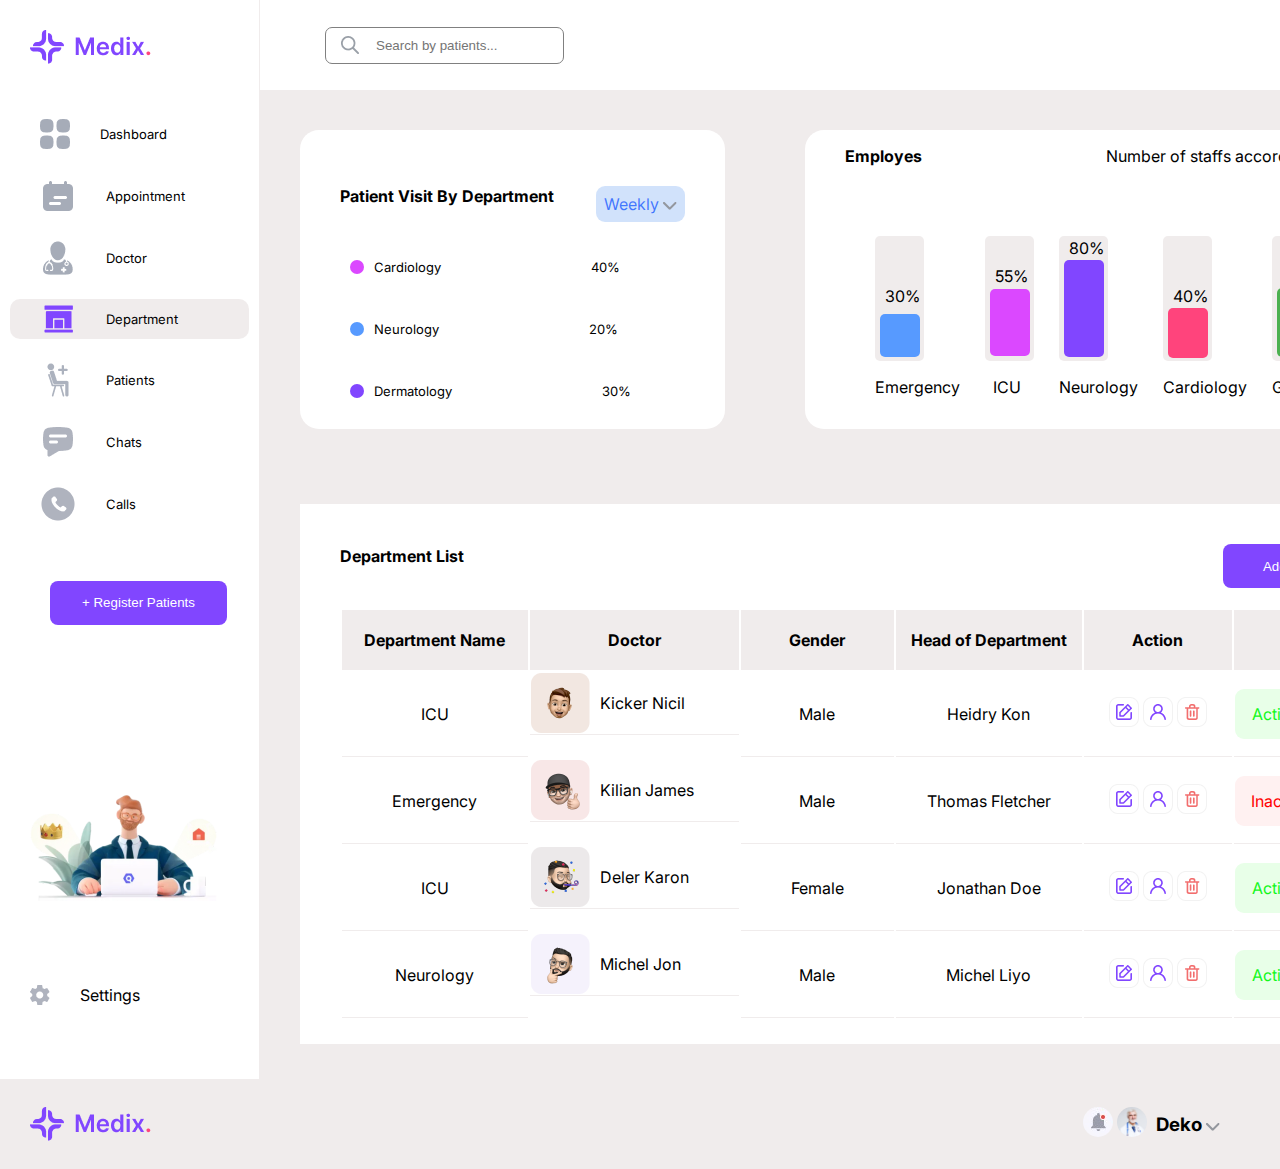
==== index.html @ abba1072 "my design" ====
<!DOCTYPE html>
<html lang="en">
<head>
    <meta charset="UTF-8">
    <meta name="viewport" content="width=device-width, initial-scale=1.0">
    <link rel="stylesheet" href="style.css">
    <title>Capstone</title>
</head>
<body>
    <div class="grid">
        <div class="nav">
            <nav>
                <div class="input">
                    <img src="images/search.png" alt="search icon" class="search">
                    <input type="text" placeholder="Search by patients...">
                </div>
                <div class="notification">
                    <div class="img">
                        <img src="images/alarm.jpg" class="img1" alt="Notification">
                        <img src="images/Doctor.png" class="img2" alt="image of doctor">
                    </div>
                    <h3>Deko <img src="images/Vector.png" alt="drop down"></h3>
                </div>
            </nav>
        </div>
        <div class="menu">
            <a href="register.html"><img src="images/logo.png" class="logo" alt="logo"></a>
            <ul>
                <li>
                    <img src="images/dash.png" alt="dashboard">
                    <p class="flex">Dashboard</p>
                </li>
                <li>
                    <img src="images/appoi.png" alt="appointment">
                    <p class="flex">Appointment</p>
                </li>
                <li>
                    <img src="images/doctor1.png" alt="Doctor">
                    <p class="flex">Doctor</p>
                </li>
                <li class="color">
                    <img src="images/house.png" alt="Departments">
                    <p class="flex">Department</p>
                </li>
                <li>
                    <img src="images/sit.png" alt="patients">
                    <p class="flex">Patients</p>
                </li>
                <li>
                    <img src="images/chat.png" alt="chats">
                    <p class="flex">Chats</p>
                </li>
                <li>
                    <img src="images/calls.png" alt="calls">
                    <p class="flex">Calls</p>
                </li>
            </ul>
            <button type="button">+ Register Patients</button>
            <br>
            <img src="images/human.png" alt="man working on laptop" class="human">
            <br>
            <div class="set">
                <img src="images/settings.png" alt="">
                <p class="flex">Settings</p>
            </div>
        </div>
        <div class="main">
            <p><b>Patient Visit By Department</b> <span class="float">Weekly <img src="images/Vector.png" alt="drop down" class="vec"></span></p>
            <ul class="CND">
                <li><span class="colors0"></span><p>Cardiology</p> <span class="floatRight">40%</span></li>
                <li><span class="colors1"></span><p>Neurology</p> <span class="floatRight">20%</span></li>
                <li><span class="colors2"></span><p>Dermatology</p> <span class="floatRight">30%</span></li>
            </ul>
        </div>
        <div class="main2">
            <p><b>Employes</b> <span class="floatt">Number of staffs according to department</span></p>
            <div class="border">
                <div class="bords">
                    <div class="bord">
                        <p class="swift0">30%</p>
                        <p class="colo0"></p>
                    </div>
                    <p>Emergency</p>
                </div>
                <div class="bords">
                    <div class="bord">
                        <p class="swift1">55%</p>
                        <p class="colo1"></p>
                    </div>
                    <p>&nbsp ICU</p>
                </div>
                <div class="bords">
                    <div class="bord">
                        <p class="swift2">80%</p>
                        <p class="colo2"></p>
                    </div>
                    <p>Neurology</p>
                </div>
                <div class="bords">
                    <div class="bord">
                        <p class="swift3">40%</p>
                        <p class="colo3"></p>
                    </div>
                    <p>Cardiology</p>
                </div>
                <div class="bords">
                    <div class="bord">
                        <p class="swift4">65%</p>
                        <p class="colo4"></p>
                    </div>
                    <p>Gynecology</p>
                </div>
                <div class="bords">
                    <div class="bord">
                        <p class="swift5">82%</p>
                        <p class="colo5"></p>
                    </div>
                    <p>Urology</p>
                </div>
            </div>
        </div>
        <div class="table">
            <div class="btn">
                <p><b>Department List</b></p>
                <button type="button">Add Department</button>
            </div>
            <table>
                <tr class="thead">
                    <th>Department Name</th>
                    <th>Doctor</th>
                    <th>Gender</th>
                    <th>Head of Department</th>
                    <th>Action</th>
                    <th>Status</th>
                </tr>
                <tr>
                    <td>ICU</td>
                    <td class="dip"><img src="images/nicil.png" alt="A guy"> Kicker Nicil</td>
                    <td>Male</td>
                    <td>Heidry Kon</td>
                    <td>
                        <img src="images/pen.png" alt="edit">
                        <img src="images/icon.png" alt="icon">
                        <img src="images/delect.png" alt="delect">
                    </td>
                    <td><p>Active</p></td>
                </tr>
                <tr>
                    <td>Emergency</td>
                    <td class="dip"><img src="images/james.png" alt="A guy"> Kilian James</td>
                    <td>Male</td>
                    <td>Thomas Fletcher</td>
                    <td>
                        <img src="images/pen.png" alt="edit">
                        <img src="images/icon.png" alt="icon">
                        <img src="images/delect.png" alt="delect">
                    </td>
                    <td><p class="inactive">Inactive</p></td>
                </tr>
                <tr>
                    <td>ICU</td>
                    <td class="dip"><img src="images/deler.png" alt="A guy"> Deler Karon</td>
                    <td>Female</td>
                    <td>Jonathan Doe</td>
                    <td>
                        <img src="images/pen.png" alt="edit">
                        <img src="images/icon.png" alt="icon">
                        <img src="images/delect.png" alt="delect">
                    </td>
                    <td><p>Active</p></td>
                </tr>
                <tr>
                    <td>Neurology</td>
                    <td class="dip"><img src="images/jon.png" alt="A guy"> Michel Jon</td>
                    <td>Male</td>
                    <td>Michel Liyo</td>
                    <td>
                        <img src="images/pen.png" alt="edit">
                        <img src="images/icon.png" alt="icon">
                        <img src="images/delect.png" alt="delect">
                    </td>
                    <td><p>Active</p></td>
                </tr>
            </table>
        </div>
    </div>

    <div class="showPage">
        <nav>
            <img src="images/logo.png" alt="logo">
            <div class="notification">
                <div class="img">
                    <img src="images/alarm.jpg" class="img1" alt="Notification">
                    <img src="images/Doctor.png" class="img2" alt="image of doctor">
                </div>
                <h3>Deko <img src="images/Vector.png" alt="drop down"></h3>
            </div>
        </nav>
    </div>
</body>
</html>
---- style.css ----
@import url('https://fonts.googleapis.com/css2?family=Inter:wght@200;300;400;500;600;700;800;900&family=Raleway:ital,wght@0,100;0,400;0,500;0,600;0,700;0,800;0,900;1,400&display=swap');

*{
    box-sizing: border-box;
}
body{
    background-color: rgba(238, 233, 233, 0.854);
    margin: 0;
    font-family: 'Inter', sans-serif;
    overflow-x: none;
    height: 100vh;
}
.grid{
    display: grid;
    grid-template-columns: auto 1fr;
    grid-template-rows: auto 1fr auto;
    gap: 5px;
}
.nav{
    background-color: white;
    grid-column: 2 / span 2;
    margin-left: -30px;
}
nav{
    display: flex;
    justify-content: space-between;
    align-items: center;
    padding: 30px;
    left: 260px;
    height: 90px;
    width: 1250px;
}
.notification{
    display: flex;
    gap: 9px;
}
.img{
    margin-top: 13px;
}
.img1{
    border-radius: 50px;
}
.img2{
    border-radius: 50px;
    width: 30px;
}
.input{
    position: relative;
    margin-left: 60px;
}
input{
    border: 1px solid gray;
    border-radius: 7px;
    padding: 10px;
    padding-left: 50px;
}
.search{
    position: absolute;
    margin-left: 16px;
    margin-top: 9px;
}
.menu{
    background-color: white;
    grid-column: 1;
    grid-row: 1 / span 3;
    padding: 30px;
    width: 260px;
    border-right: 1px solid rgba(238, 233, 233, 0.854);
}
.flex{
    margin-left: 30px;
}
.logo{
    margin-bottom: 25px;
    width: 122px;
    height: 33.57px;
}
li{
    display: flex;
    align-items: center;
    list-style-type: none;
    margin-top: 20px;
    margin-left: -30px;
    align-items: center;
    font-size: 13px;
}
button{
    border: none;
    border-radius: 8px;
    padding: 10px;
    height: 44px;
    width: 177px;
    background-color: #8146FF;
    color: white;
    margin: 20px;
    margin-top: 40px;
}
.color{
    background-color: rgba(238, 233, 233, 0.854);
    height: 40px;
    border-radius: 10px;
    padding-left: 30px;
    margin-left: -60px;
    margin-right: -20px;
}
.human{
    width: 187px;
    height: 126px;
    margin-top: 130px;
}
.set{
    width: 91.46px;
    height: 20px;
    display: flex;
    align-items: center;
    margin-top: 80px;
}
.main{
    background-color: white;
    grid-column: 2;
    padding: 40px;
    width: 425px;
    height: 299px;
    margin: 35px;
    border-radius: 19px;
}
.float{
    float: right;
    background-color: rgba(194, 217, 250, 0.753);
    color: rgba(0, 72, 255, 0.705);
    border-radius: 9px;
    padding: 8px;
}
.vec{
    color: rgba(0, 72, 255, 0.705);
}
.colors0{
    background-color: #DB48FF;
    height: 14px;
    width: 14px;
    border-radius: 50%;
    margin-right: 10px;
}
.colors1{
    background-color: #579AFF;
    height: 14px;
    width: 14px;
    border-radius: 50%;
    margin-right: 10px;
}
.colors2{
    background-color: #8146FF;
    height: 14px;
    width: 14px;
    border-radius: 50%;
    margin-right: 10px;
}
.CND{
    margin-top: 40px;
}
ul p{
    margin-right: 150px;
}
.main2{
    background-color: white;
    grid-column: 3;
    width: 655px;
    height: 299px;
    margin: 35px;
    padding: 0 40px;
    border-radius: 19px;
    padding-left: -50px;
}
.floatt{
    float: right;
}
.border{
    display: flex;
    justify-content: space-between;
    margin-top: 70px;
    margin-left: 30px;
    gap: 25px;
}
.bord{
    position: relative;
    background-color: rgba(238, 233, 233, 0.854);
    width: 49px;
    height: 125px;
    border-radius: 5px;
    padding-left: 5px;
}
.colo0{
    position: absolute;
    background-color: #579AFF;
    width: 40px;
    height: 43px;
    border-radius: 5px;
    margin-top: 78px;
}
.colo1{
    position: absolute;
    background-color: #DB48FF;
    width: 40px;
    height: 67px;
    border-radius: 5px;
    margin-top: 53px;
}
.colo2{
    position: absolute;
    background-color: #8146FF;
    width: 40px;
    height: 97px;
    border-radius: 5px;
    margin-top: 24px;
}
.colo3{
    position: absolute;
    background-color: #ff447c;
    width: 40px;
    height: 50px;
    border-radius: 5px;
    margin-top: 72px;
}
.colo4{
    position: absolute;
    background-color: #4cb050;
    width: 40px;
    height: 69px;
    border-radius: 5px;
    margin-top: 52px;
}
.colo5{
    position: absolute;
    background-color: #ff805d;
    width: 40px;
    height: 90px;
    border-radius: 5px;
    margin-top: 32px;
}
.swift0{
    position: absolute;
    margin-left: 5px;
    margin-top: 50px;
}
.swift1{
    position: absolute;
    margin-left: 5px;
    margin-top: 30px;
}
.swift2{
    position: absolute;
    margin-left: 5px;
    margin-top: 2px;
}
.swift3{
    position: absolute;
    margin-left: 5px;
    margin-top: 50px;
}
.swift4{
    position: absolute;
    margin-left: 5px;
    margin-top: 25px;
}
.swift5{
    position: absolute;
    margin-left: 5px;
    margin-top: 10px;
}
.table{
    background-color: white;
    grid-column: 2 / span 2;
    width: 1160px;
    height: 540px;
    margin: 35px;
    padding: 0 40px;
}
td{
    border-bottom: 1px solid rgba(238, 233, 233, 0.854);
    text-align: center;
}
td p{
    background-color: rgb(232, 255, 232);
    color: rgb(18, 247, 26);
    width: 80px;
    padding: 15px;
    border-radius: 9px;
}
th{
    background-color: rgba(238, 233, 233, 0.854);
    width: 1050px;
    height: 60px;
}
.inactive{
    background-color: rgb(255, 241, 241);
    color: red;
    width: 90px;
    border-radius: 9px;
}
.dip{
    display: flex;
    align-items: center;
    gap: 10px;
}
.btn{
    display: flex;
    justify-content: space-between;
    align-items: center;
}

@media screen and (max-width: 600px) {
    .grid{
        display: none;
    }
    nav{
        background-color: white;
        display: flex;
        justify-content: space-between;
        align-items: center;
        padding: 30px;
        left: 260px;
        height: 76px;
        width: 600px;
    }
}
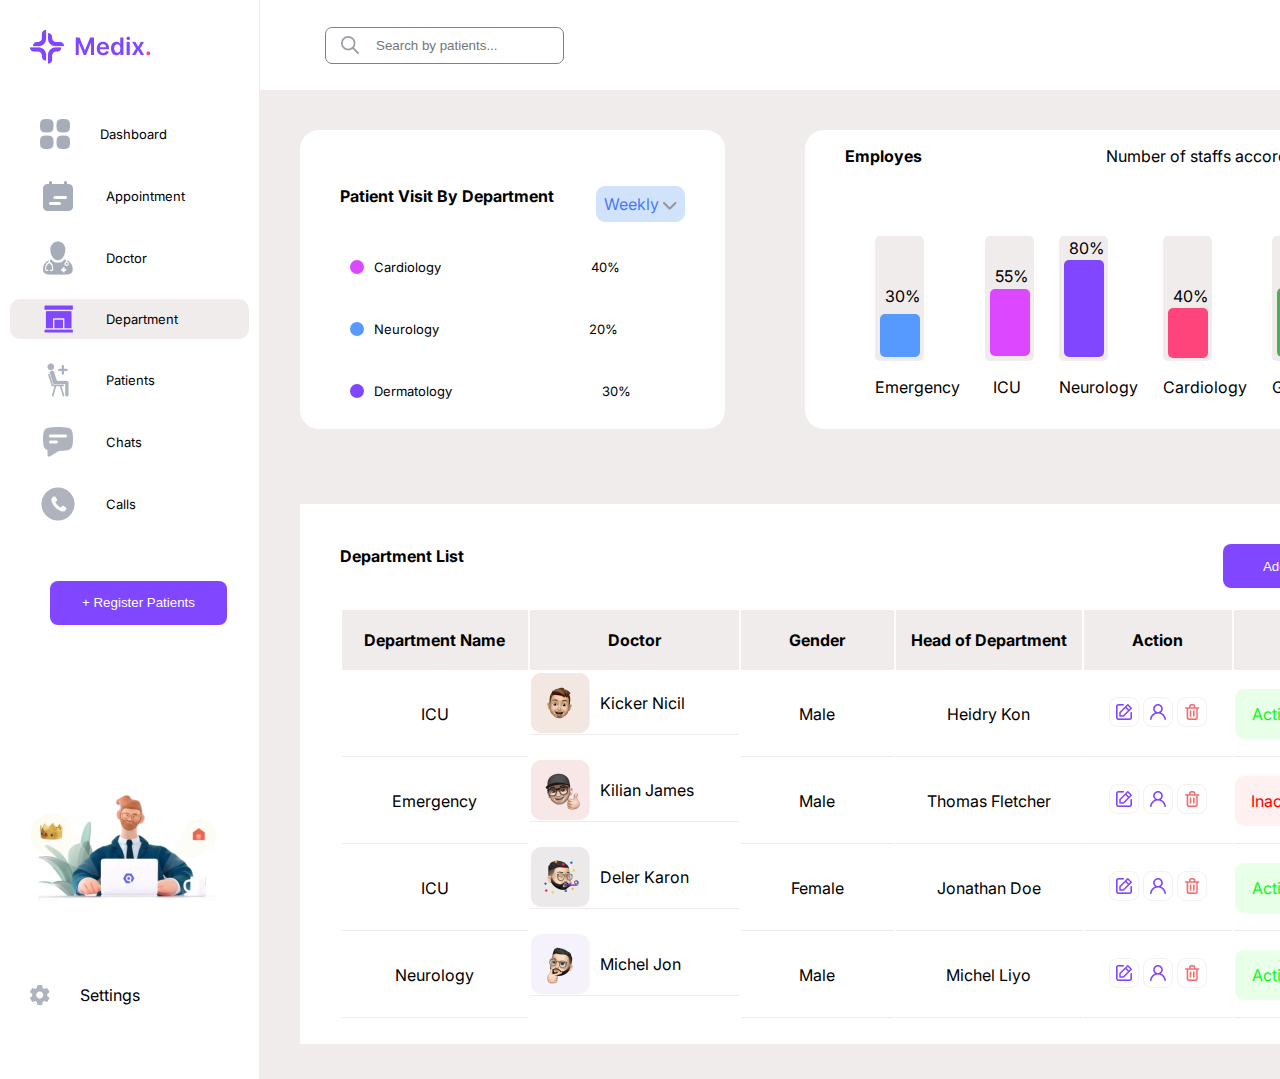
==== commit 8d0b18fe: "my project" ====
--- a/index.html
+++ b/index.html
@@ -196,6 +196,56 @@
                 <h3>Deko <img src="images/Vector.png" alt="drop down"></h3>
             </div>
         </nav>
+
+        <ul>
+            <li class="dash">Dashboard</li>
+            <li>Appointment</li>
+            <li>Doctor</li>
+            <li>Chats</li>
+            <li>Calls</li>
+        </ul>
+
+        <h3>Department List</h3>
+        <div class="name">
+            <div class="nic">
+                <img src="images/nicil.png" alt="A boy">
+                <p>Kicker Nicil <span class="down">Male</span></p>
+            </div>
+            <p>ICU</p>
+            <p class="active">Active</p>
+        </div><br>
+        <div class="name">
+            <div class="nic">
+                <img src="images/nicil.png" alt="A boy">
+                <p>Kicker Nicil <span class="down">Male</span></p>
+            </div>
+            <p>ICU</p>
+            <p class="active">Active</p>
+        </div><br>
+        <div class="name">
+            <div class="nic">
+                <img src="images/nicil.png" alt="A boy">
+                <p>Kicker Nicil <span class="down">Male</span></p>
+            </div>
+            <p>ICU</p>
+            <p class="active">Active</p>
+        </div><br>
+        <div class="name">
+            <div class="nic">
+                <img src="images/nicil.png" alt="A boy">
+                <p>Kicker Nicil <span class="down">Male</span></p>
+            </div>
+            <p>ICU</p>
+            <p class="active">Active</p>
+        </div><br>
+        <div class="name">
+            <div class="nic">
+                <img src="images/nicil.png" alt="A boy">
+                <p>Kicker Nicil <span class="down">Male</span></p>
+            </div>
+            <p>ICU</p>
+            <p class="active">Active</p>
+        </div>
     </div>
 </body>
 </html>--- a/style.css
+++ b/style.css
@@ -26,7 +26,6 @@
     justify-content: space-between;
     align-items: center;
     padding: 30px;
-    left: 260px;
     height: 90px;
     width: 1250px;
 }
@@ -35,6 +34,7 @@
     gap: 9px;
 }
 .img{
+    position: relative;
     margin-top: 13px;
 }
 .img1{
@@ -307,8 +307,18 @@
     justify-content: space-between;
     align-items: center;
 }
+.showPage{
+    display: none;
+}
 
 @media screen and (max-width: 600px) {
+    .showPage{
+        display: block;
+    }
+    body{
+        height: 150vh;
+        overflow-x: hidden;
+    }
     .grid{
         display: none;
     }
@@ -317,9 +327,66 @@
         display: flex;
         justify-content: space-between;
         align-items: center;
+        padding-left: 40px;
+        padding-right: 0;
+        height: 76px;
+        width: 580px;
+    }
+    .img{
+        position: absolute;
+        margin-top: 3px;
+    }
+    .img1{
+        position: absolute;
+        left: -38px;
+    }
+    .notification{
+        position: relative;
+        display: flex;
+        align-items: center;
+    }
+    ul{
+        display: flex;
+        justify-content: space-around;
+    }
+    li{
+        cursor: pointer;
+    }
+    .dash{
+        border: 1px solid gray;
+        padding: 10px;
+        border-radius: 8px;
+    }
+    h3{
+        margin: 45px;
+    }
+    .name{
+        display: flex;
+        justify-content: space-between;
+        align-items: center;
+        background-color: white;
+        margin: 0 auto;
+        width: 495px;
+        height: 95px;
         padding: 30px;
-        left: 260px;
-        height: 76px;
-        width: 600px;
+    }
+    .nic{
+        display: flex;
+        align-items: center;
+        gap: 10px;
+    }
+    .nic img{
+        width: 40px;
+    }
+    .nic span{
+        font-size: 12px;
+        display: block;
+    }
+    .active{
+        background-color: rgb(232, 255, 232);
+        color: rgb(18, 247, 26);
+        width: 80px;
+        padding: 15px;
+        border-radius: 9px;
     }
 }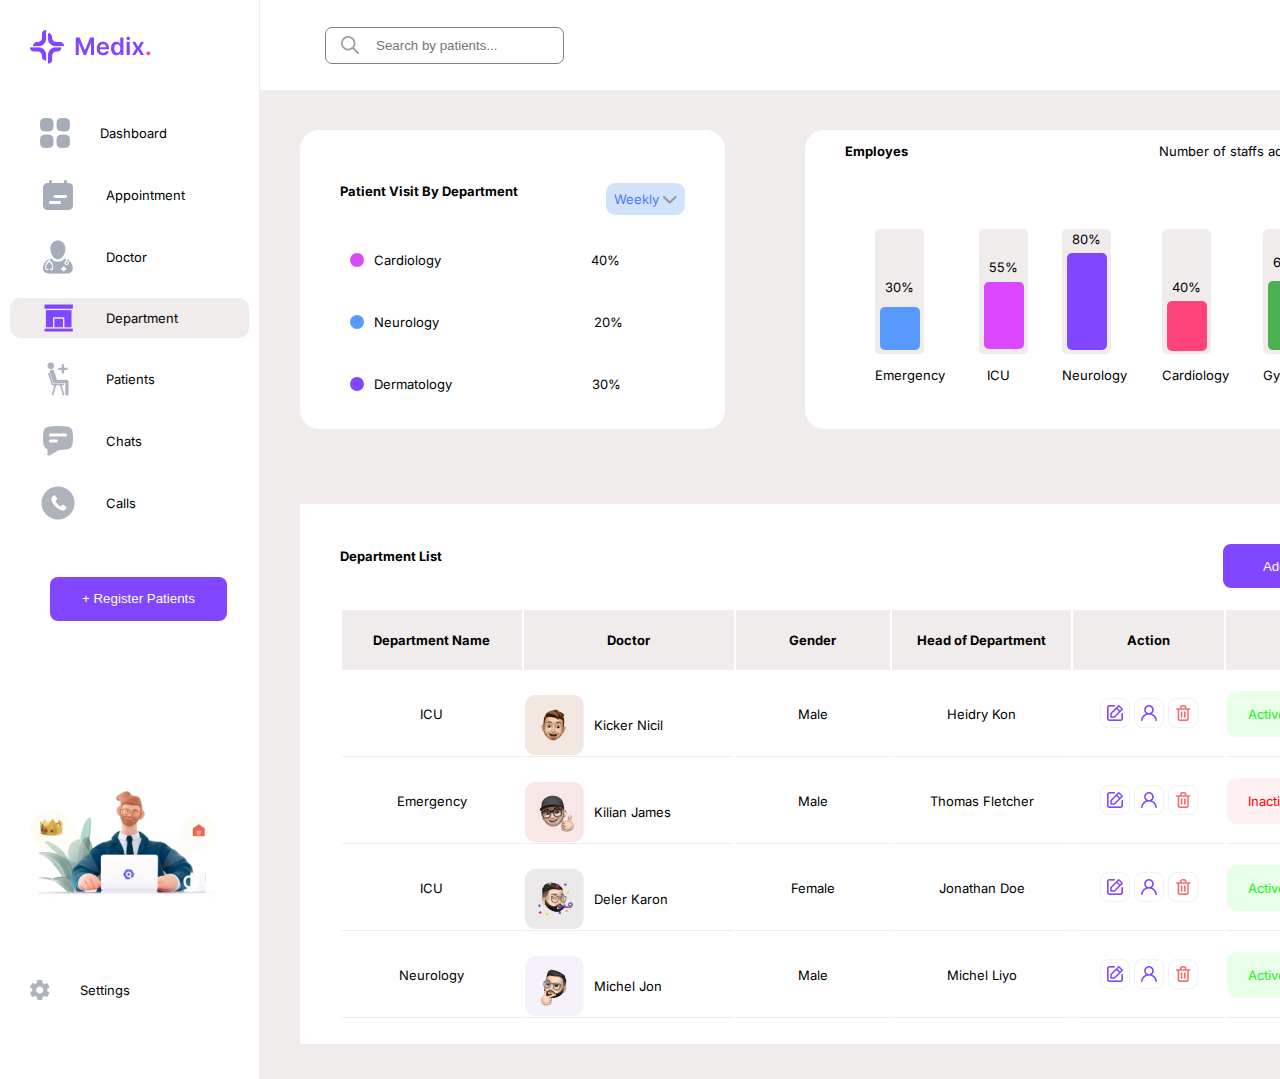
==== commit 73bae124: "my project" ====
--- a/index.html
+++ b/index.html
@@ -2,7 +2,7 @@
 <html lang="en">
 <head>
     <meta charset="UTF-8">
-    <meta name="viewport" content="width=device-width, initial-scale=1.0">
+    <meta name="viewport" content="width=device-width, initial-scale=1.0 maximum-scale=1, user-scalable=no">
     <link rel="stylesheet" href="style.css">
     <title>Capstone</title>
 </head>
@@ -68,8 +68,8 @@
             <p><b>Patient Visit By Department</b> <span class="float">Weekly <img src="images/Vector.png" alt="drop down" class="vec"></span></p>
             <ul class="CND">
                 <li><span class="colors0"></span><p>Cardiology</p> <span class="floatRight">40%</span></li>
-                <li><span class="colors1"></span><p>Neurology</p> <span class="floatRight">20%</span></li>
-                <li><span class="colors2"></span><p>Dermatology</p> <span class="floatRight">30%</span></li>
+                <li><span class="colors1"></span><p class="floatRight1">Neurology</p> <span>20%</span></li>
+                <li><span class="colors2"></span><p class="floatRight2">Dermatology</p> <span>30%</span></li>
             </ul>
         </div>
         <div class="main2">
--- a/style.css
+++ b/style.css
@@ -9,6 +9,7 @@
     font-family: 'Inter', sans-serif;
     overflow-x: none;
     height: 100vh;
+    font-size: 13px;
 }
 .grid{
     display: grid;
@@ -158,8 +159,15 @@
 .CND{
     margin-top: 40px;
 }
+ul .floatRight1{
+    margin-right: 155px;
+}
+ul .floatRight2{
+    margin-right: 140px;
+}
 ul p{
     margin-right: 150px;
+    
 }
 .main2{
     background-color: white;
@@ -301,6 +309,7 @@
     display: flex;
     align-items: center;
     gap: 10px;
+    margin-top: 22px;
 }
 .btn{
     display: flex;
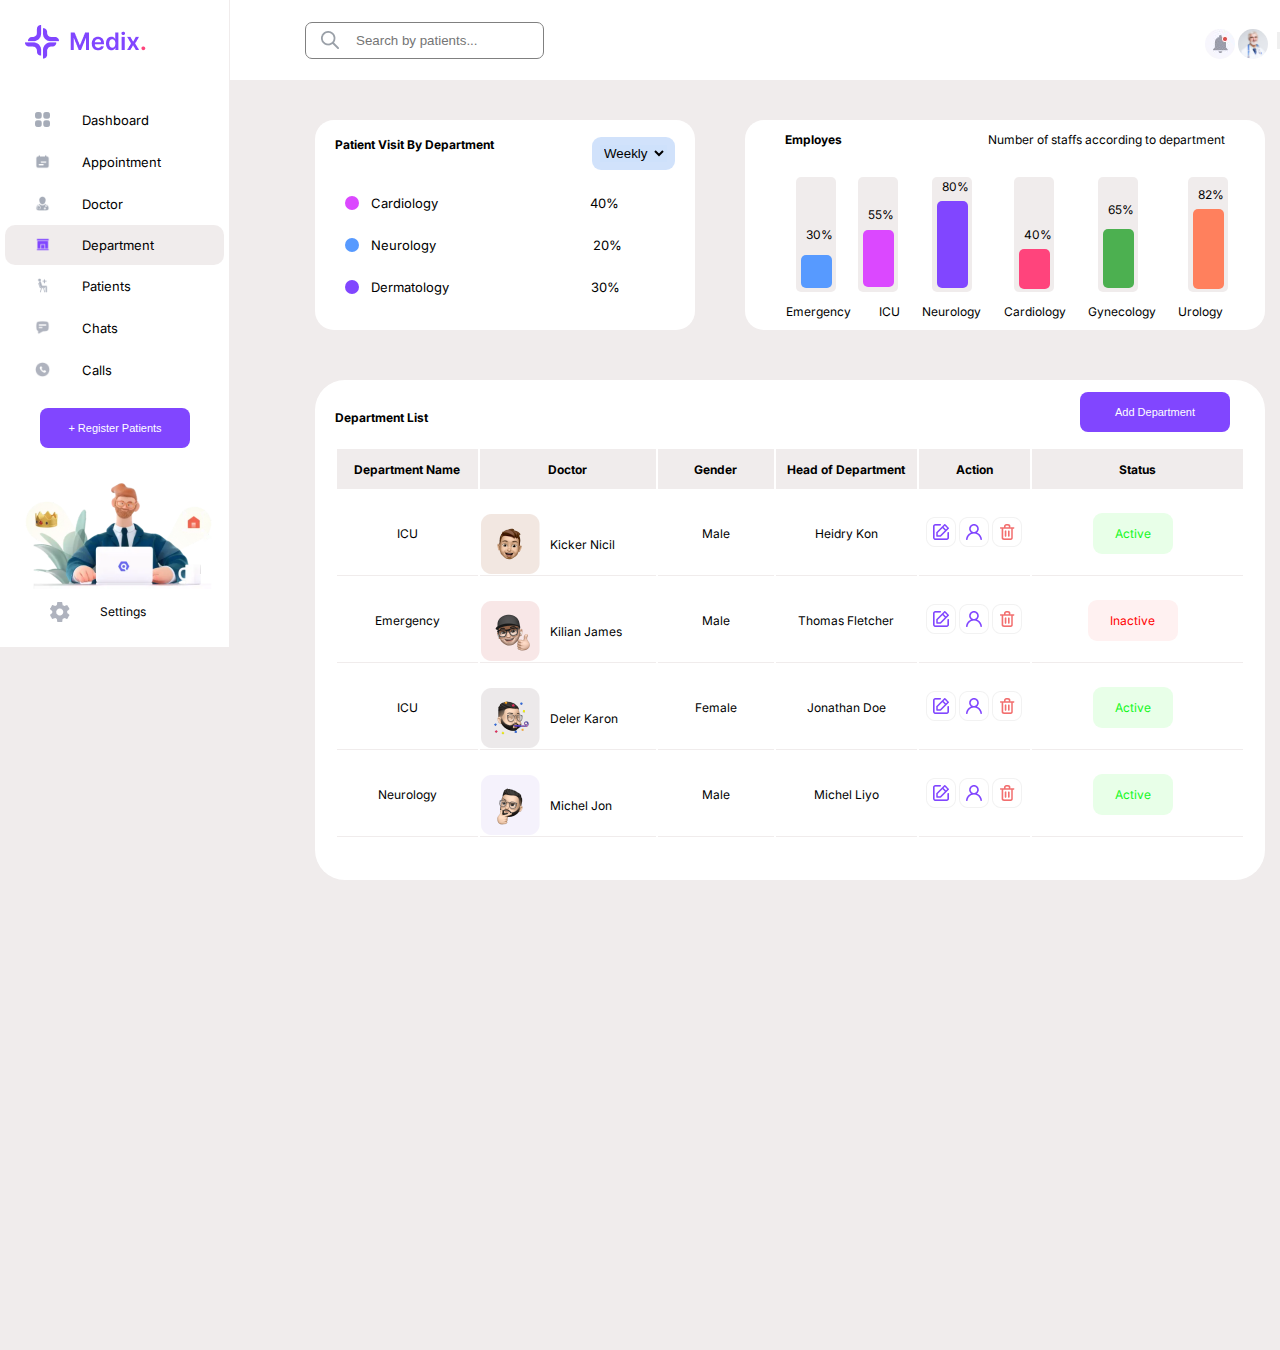
==== commit 538bd991: "I changed some code" ====
--- a/index.html
+++ b/index.html
@@ -19,7 +19,10 @@
                         <img src="images/alarm.jpg" class="img1" alt="Notification">
                         <img src="images/Doctor.png" class="img2" alt="image of doctor">
                     </div>
-                    <h3>Deko <img src="images/Vector.png" alt="drop down"></h3>
+                    <select>
+                        <option value="deko">Deko<img src="images/Vector.png" alt="drop down"></option>
+                        <option value="divine">Divine</option>
+                    </select>
                 </div>
             </nav>
         </div>
@@ -55,139 +58,153 @@
                     <p class="flex">Calls</p>
                 </li>
             </ul>
-            <button type="button">+ Register Patients</button>
+            <a href="register.html"><button type="button">+ Register Patients</button></a>
             <br>
             <img src="images/human.png" alt="man working on laptop" class="human">
             <br>
             <div class="set">
-                <img src="images/settings.png" alt="">
+                <img src="images/settings.png" alt="setttings">
                 <p class="flex">Settings</p>
             </div>
         </div>
-        <div class="main">
-            <p><b>Patient Visit By Department</b> <span class="float">Weekly <img src="images/Vector.png" alt="drop down" class="vec"></span></p>
-            <ul class="CND">
-                <li><span class="colors0"></span><p>Cardiology</p> <span class="floatRight">40%</span></li>
-                <li><span class="colors1"></span><p class="floatRight1">Neurology</p> <span>20%</span></li>
-                <li><span class="colors2"></span><p class="floatRight2">Dermatology</p> <span>30%</span></li>
-            </ul>
-        </div>
-        <div class="main2">
-            <p><b>Employes</b> <span class="floatt">Number of staffs according to department</span></p>
-            <div class="border">
-                <div class="bords">
-                    <div class="bord">
-                        <p class="swift0">30%</p>
-                        <p class="colo0"></p>
+        <div class="all">
+                    <div class="allMain">
+                    <div class="main">
+                    <p><b>Patient Visit By Department</b> <span class="float">
+                        <select>
+                            <option value="Weekly">Weekly <img src="images/Vector.png" alt="drop down" class="vec"></span></option>
+                            <option value="daily">Daily</option>
+                            <option value="monthly">Monthly</option>
+                        </select>
+                    </p>
+                    <ul class="CND">
+                        <li><span class="colors0"></span><p>Cardiology</p> <span class="floatRight">40%</span></li>
+                        <li><span class="colors1"></span><p class="floatRight1">Neurology</p> <span>20%</span></li>
+                        <li><span class="colors2"></span><p class="floatRight2">Dermatology</p> <span>30%</span></li>
+                    </ul>
+                </div>
+                <div class="main2">
+                    <p><b>Employes</b> <span class="floatt">Number of staffs according to department</span></p>
+                    <div class="border">
+                        <div class="bords">
+                            <div class="bord">
+                                <p class="swift0">30%</p>
+                                <p class="colo0"></p>
+                            </div>
+                            <p class="moveLeft">Emergency</p>
+                        </div>
+                        <div class="bords">
+                            <div class="bord1">
+                                <p class="swift1">55%</p>
+                                <p class="colo1"></p>
+                            </div>
+                            <p class="moveLeft">&nbsp ICU</p>
+                        </div>
+                        <div class="bords">
+                            <div class="bord">
+                                <p class="swift2">80%</p>
+                                <p class="colo2"></p>
+                            </div>
+                            <p class="moveLeft">Neurology</p>
+                        </div>
+                        <div class="bords">
+                            <div class="bord">
+                                <p class="swift3">40%</p>
+                                <p class="colo3"></p>
+                            </div>
+                            <div>
+
+                                <p class="moveLeft">Cardiology</p>
+                            </div>
+                        </div>
+                        <div class="bords">
+                            <div class="bord">
+                                <p class="swift4">65%</p>
+                                <p class="colo4"></p>
+                            </div>
+                            <p class="moveLeft">Gynecology</p>
+                        </div>
+                        <div class="bords">
+                            <div class="bord">
+                                <p class="swift5">82%</p>
+                                <p class="colo5"></p>
+                            </div>
+                            <p class="moveLeft">Urology</p>
+                        </div>
                     </div>
-                    <p>Emergency</p>
-                </div>
-                <div class="bords">
-                    <div class="bord">
-                        <p class="swift1">55%</p>
-                        <p class="colo1"></p>
+                </div>
+                </div>
+            
+                <div class="table">
+                    <div class="btn">
+                        <p><b>Department List</b></p>
+                        <button type="button">Add Department</button>
                     </div>
-                    <p>&nbsp ICU</p>
-                </div>
-                <div class="bords">
-                    <div class="bord">
-                        <p class="swift2">80%</p>
-                        <p class="colo2"></p>
-                    </div>
-                    <p>Neurology</p>
-                </div>
-                <div class="bords">
-                    <div class="bord">
-                        <p class="swift3">40%</p>
-                        <p class="colo3"></p>
-                    </div>
-                    <p>Cardiology</p>
-                </div>
-                <div class="bords">
-                    <div class="bord">
-                        <p class="swift4">65%</p>
-                        <p class="colo4"></p>
-                    </div>
-                    <p>Gynecology</p>
-                </div>
-                <div class="bords">
-                    <div class="bord">
-                        <p class="swift5">82%</p>
-                        <p class="colo5"></p>
-                    </div>
-                    <p>Urology</p>
-                </div>
-            </div>
-        </div>
-        <div class="table">
-            <div class="btn">
-                <p><b>Department List</b></p>
-                <button type="button">Add Department</button>
-            </div>
-            <table>
-                <tr class="thead">
-                    <th>Department Name</th>
-                    <th>Doctor</th>
-                    <th>Gender</th>
-                    <th>Head of Department</th>
-                    <th>Action</th>
-                    <th>Status</th>
-                </tr>
-                <tr>
-                    <td>ICU</td>
-                    <td class="dip"><img src="images/nicil.png" alt="A guy"> Kicker Nicil</td>
-                    <td>Male</td>
-                    <td>Heidry Kon</td>
-                    <td>
-                        <img src="images/pen.png" alt="edit">
-                        <img src="images/icon.png" alt="icon">
-                        <img src="images/delect.png" alt="delect">
-                    </td>
-                    <td><p>Active</p></td>
-                </tr>
-                <tr>
-                    <td>Emergency</td>
-                    <td class="dip"><img src="images/james.png" alt="A guy"> Kilian James</td>
-                    <td>Male</td>
-                    <td>Thomas Fletcher</td>
-                    <td>
-                        <img src="images/pen.png" alt="edit">
-                        <img src="images/icon.png" alt="icon">
-                        <img src="images/delect.png" alt="delect">
-                    </td>
-                    <td><p class="inactive">Inactive</p></td>
-                </tr>
-                <tr>
-                    <td>ICU</td>
-                    <td class="dip"><img src="images/deler.png" alt="A guy"> Deler Karon</td>
-                    <td>Female</td>
-                    <td>Jonathan Doe</td>
-                    <td>
-                        <img src="images/pen.png" alt="edit">
-                        <img src="images/icon.png" alt="icon">
-                        <img src="images/delect.png" alt="delect">
-                    </td>
-                    <td><p>Active</p></td>
-                </tr>
-                <tr>
-                    <td>Neurology</td>
-                    <td class="dip"><img src="images/jon.png" alt="A guy"> Michel Jon</td>
-                    <td>Male</td>
-                    <td>Michel Liyo</td>
-                    <td>
-                        <img src="images/pen.png" alt="edit">
-                        <img src="images/icon.png" alt="icon">
-                        <img src="images/delect.png" alt="delect">
-                    </td>
-                    <td><p>Active</p></td>
-                </tr>
-            </table>
-        </div>
-    </div>
-
+                    <table>
+                        <tr class="thead">
+                            <th>Department Name</th>
+                            <th>Doctor</th>
+                            <th>Gender</th>
+                            <th>Head of Department</th>
+                            <th>Action</th>
+                            <th>Status</th>
+                        </tr>
+                        <tr>
+                            <td>ICU</td>
+                            <td class="dip"><img src="images/nicil.png" alt="A guy"> Kicker Nicil</td>
+                            <td>Male</td>
+                            <td>Heidry Kon</td>
+                            <td>
+                                <img src="images/pen.png" alt="edit">
+                                <img src="images/icon.png" alt="icon">
+                                <img src="images/delect.png" alt="delect">
+                            </td>
+                            <td><p>Active</p></td>
+                        </tr>
+                        <tr>
+                            <td>Emergency</td>
+                            <td class="dip"><img src="images/james.png" alt="A guy"> Kilian James</td>
+                            <td>Male</td>
+                            <td>Thomas Fletcher</td>
+                            <td>
+                                <img src="images/pen.png" alt="edit">
+                                <img src="images/icon.png" alt="icon">
+                                <img src="images/delect.png" alt="delect">
+                            </td>
+                            <td><p class="inactive">Inactive</p></td>
+                        </tr>
+                        <tr>
+                            <td>ICU</td>
+                            <td class="dip"><img src="images/deler.png" alt="A guy"> Deler Karon</td>
+                            <td>Female</td>
+                            <td>Jonathan Doe</td>
+                            <td>
+                                <img src="images/pen.png" alt="edit">
+                                <img src="images/icon.png" alt="icon">
+                                <img src="images/delect.png" alt="delect">
+                            </td>
+                            <td><p>Active</p></td>
+                        </tr>
+                        <tr>
+                            <td>Neurology</td>
+                            <td class="dip"><img src="images/jon.png" alt="A guy"> Michel Jon</td>
+                            <td>Male</td>
+                            <td>Michel Liyo</td>
+                            <td>
+                                <img src="images/pen.png" alt="edit">
+                                <img src="images/icon.png" alt="icon">
+                                <img src="images/delect.png" alt="delect">
+                            </td>
+                            <td><p>Active</p></td>
+                        </tr>
+                    </table>
+                </div>
+            </div>
+        </div>
+        
     <div class="showPage">
         <nav>
-            <img src="images/logo.png" alt="logo">
+            <a href="register.html"><img src="images/logo.png" alt="logo"></a>
             <div class="notification">
                 <div class="img">
                     <img src="images/alarm.jpg" class="img1" alt="Notification">
--- a/style.css
+++ b/style.css
@@ -7,36 +7,49 @@
     background-color: rgba(238, 233, 233, 0.854);
     margin: 0;
     font-family: 'Inter', sans-serif;
-    overflow-x: none;
-    height: 100vh;
-    font-size: 13px;
+    overflow-x: hidden;
+    height: 150vh;
+    font-size: 12px;
+    position: relative;
 }
 .grid{
     display: grid;
     grid-template-columns: auto 1fr;
     grid-template-rows: auto 1fr auto;
-    gap: 5px;
+    gap: 20px;
 }
 .nav{
     background-color: white;
     grid-column: 2 / span 2;
     margin-left: -30px;
+    position: fixed;
+    z-index: 3;
+    width: 1160px;
+    margin-left: 220px;
 }
 nav{
     display: flex;
     justify-content: space-between;
     align-items: center;
-    padding: 30px;
-    height: 90px;
-    width: 1250px;
+    padding: 25px;
+    height: 80px;
+    width: 1140px;
 }
 .notification{
     display: flex;
     gap: 9px;
+    align-items: center;
+}
+select{
+    border: none;
+    outline: none;
+}
+p select{
+    background-color: rgba(205, 224, 251, 0.753);
 }
 .img{
     position: relative;
-    margin-top: 13px;
+    margin-top: 10px;
 }
 .img1{
     border-radius: 50px;
@@ -64,9 +77,17 @@
     background-color: white;
     grid-column: 1;
     grid-row: 1 / span 3;
-    padding: 30px;
-    width: 260px;
+    padding: 25px;
+    width: 230px;
     border-right: 1px solid rgba(238, 233, 233, 0.854);
+    position: fixed;
+    z-index: 3;
+}
+.menu li{
+    cursor: pointer;
+}
+ul img{
+    width: 15px;
 }
 .flex{
     margin-left: 30px;
@@ -80,21 +101,22 @@
     display: flex;
     align-items: center;
     list-style-type: none;
-    margin-top: 20px;
     margin-left: -30px;
-    align-items: center;
     font-size: 13px;
+    gap: 2px;
 }
 button{
     border: none;
     border-radius: 8px;
     padding: 10px;
-    height: 44px;
-    width: 177px;
+    height: 40px;
+    font-size: 11px;
+    width: 150px;
     background-color: #8146FF;
     color: white;
-    margin: 20px;
-    margin-top: 40px;
+    margin: 15px;
+    margin-top: 5px;
+    cursor: pointer;
 }
 .color{
     background-color: rgba(238, 233, 233, 0.854);
@@ -107,22 +129,24 @@
 .human{
     width: 187px;
     height: 126px;
-    margin-top: 130px;
 }
 .set{
     width: 91.46px;
     height: 20px;
     display: flex;
     align-items: center;
-    margin-top: 80px;
+    margin-top: 10px;
+    margin-left: 25px;
+    cursor: pointer;
 }
 .main{
     background-color: white;
     grid-column: 2;
-    padding: 40px;
-    width: 425px;
-    height: 299px;
-    margin: 35px;
+    padding: 5px 20px;
+    width: 380px;
+    height: 210px;
+    margin-left: 65px;
+    margin-right: 20px;
     border-radius: 19px;
 }
 .float{
@@ -157,7 +181,7 @@
     margin-right: 10px;
 }
 .CND{
-    margin-top: 40px;
+    margin-top: 30px;
 }
 ul .floatRight1{
     margin-right: 155px;
@@ -167,81 +191,106 @@
 }
 ul p{
     margin-right: 150px;
-    
+}
+.allMain{
+    position: relative;
+    display: flex;
+    width: 100%;
+    align-items: center;
+    margin-left: 250px;
+}
+.all{
+    position: absolute;
+    flex-direction: column;
+    top: 120px;
 }
 .main2{
     background-color: white;
     grid-column: 3;
-    width: 655px;
-    height: 299px;
-    margin: 35px;
+    width: 520px;
+    height: 210px;
+    margin-left: 30px;
     padding: 0 40px;
     border-radius: 19px;
-    padding-left: -50px;
+    padding-left: -20px;
 }
 .floatt{
     float: right;
 }
 .border{
     display: flex;
-    justify-content: space-between;
-    margin-top: 70px;
-    margin-left: 30px;
+    justify-content: space-around;
+    align-items: center;
+    margin-top: 30px;
+    margin-left: 7px;
     gap: 25px;
+    width: 100%;
+}
+.bords .moveLeft{
+    margin-left: -10px;
 }
 .bord{
     position: relative;
     background-color: rgba(238, 233, 233, 0.854);
-    width: 49px;
-    height: 125px;
+    width: 40px;
+    height: 115px;
     border-radius: 5px;
     padding-left: 5px;
 }
+.bord1{
+    position: relative;
+    background-color: rgba(238, 233, 233, 0.854);
+    width: 40px;
+    height: 115px;
+    border-radius: 5px;
+    padding-left: 5px;
+    margin-left: -25px;
+}
 .colo0{
     position: absolute;
     background-color: #579AFF;
-    width: 40px;
-    height: 43px;
+    width: 31px;
+    height: 33px;
     border-radius: 5px;
     margin-top: 78px;
 }
 .colo1{
     position: absolute;
     background-color: #DB48FF;
-    width: 40px;
-    height: 67px;
+    width: 31px;
+    height: 57px;
     border-radius: 5px;
     margin-top: 53px;
 }
 .colo2{
     position: absolute;
     background-color: #8146FF;
-    width: 40px;
-    height: 97px;
+    width: 31px;
+    height: 87px;
     border-radius: 5px;
     margin-top: 24px;
 }
 .colo3{
     position: absolute;
     background-color: #ff447c;
-    width: 40px;
-    height: 50px;
+    width: 31px;
+    height: 40px;
     border-radius: 5px;
     margin-top: 72px;
 }
 .colo4{
     position: absolute;
     background-color: #4cb050;
-    width: 40px;
-    height: 69px;
+    width: 31px;
+    height: 59px;
     border-radius: 5px;
     margin-top: 52px;
 }
 .colo5{
     position: absolute;
     background-color: #ff805d;
-    width: 40px;
-    height: 90px;
+    width: 31px;
+    height: 80px;
     border-radius: 5px;
     margin-top: 32px;
 }
@@ -278,10 +327,13 @@
 .table{
     background-color: white;
     grid-column: 2 / span 2;
-    width: 1160px;
-    height: 540px;
-    margin: 35px;
-    padding: 0 40px;
+    width: 950px;
+    height: 500px;
+    margin-left: 315px;
+    margin-top: 50px;
+    padding: 7px 20px;
+    border-radius: 30px;
+    display: block;
 }
 td{
     border-bottom: 1px solid rgba(238, 233, 233, 0.854);
@@ -291,19 +343,21 @@
     background-color: rgb(232, 255, 232);
     color: rgb(18, 247, 26);
     width: 80px;
-    padding: 15px;
+    padding: 13px;
     border-radius: 9px;
+    margin-left: 60px;
 }
 th{
     background-color: rgba(238, 233, 233, 0.854);
     width: 1050px;
-    height: 60px;
+    height: 40px;
 }
 .inactive{
     background-color: rgb(255, 241, 241);
     color: red;
     width: 90px;
     border-radius: 9px;
+    margin-left: 55px;
 }
 .dip{
     display: flex;
@@ -395,7 +449,8 @@
         background-color: rgb(232, 255, 232);
         color: rgb(18, 247, 26);
         width: 80px;
-        padding: 15px;
+        padding: 13px;
+        padding-left: 22px;
         border-radius: 9px;
     }
 }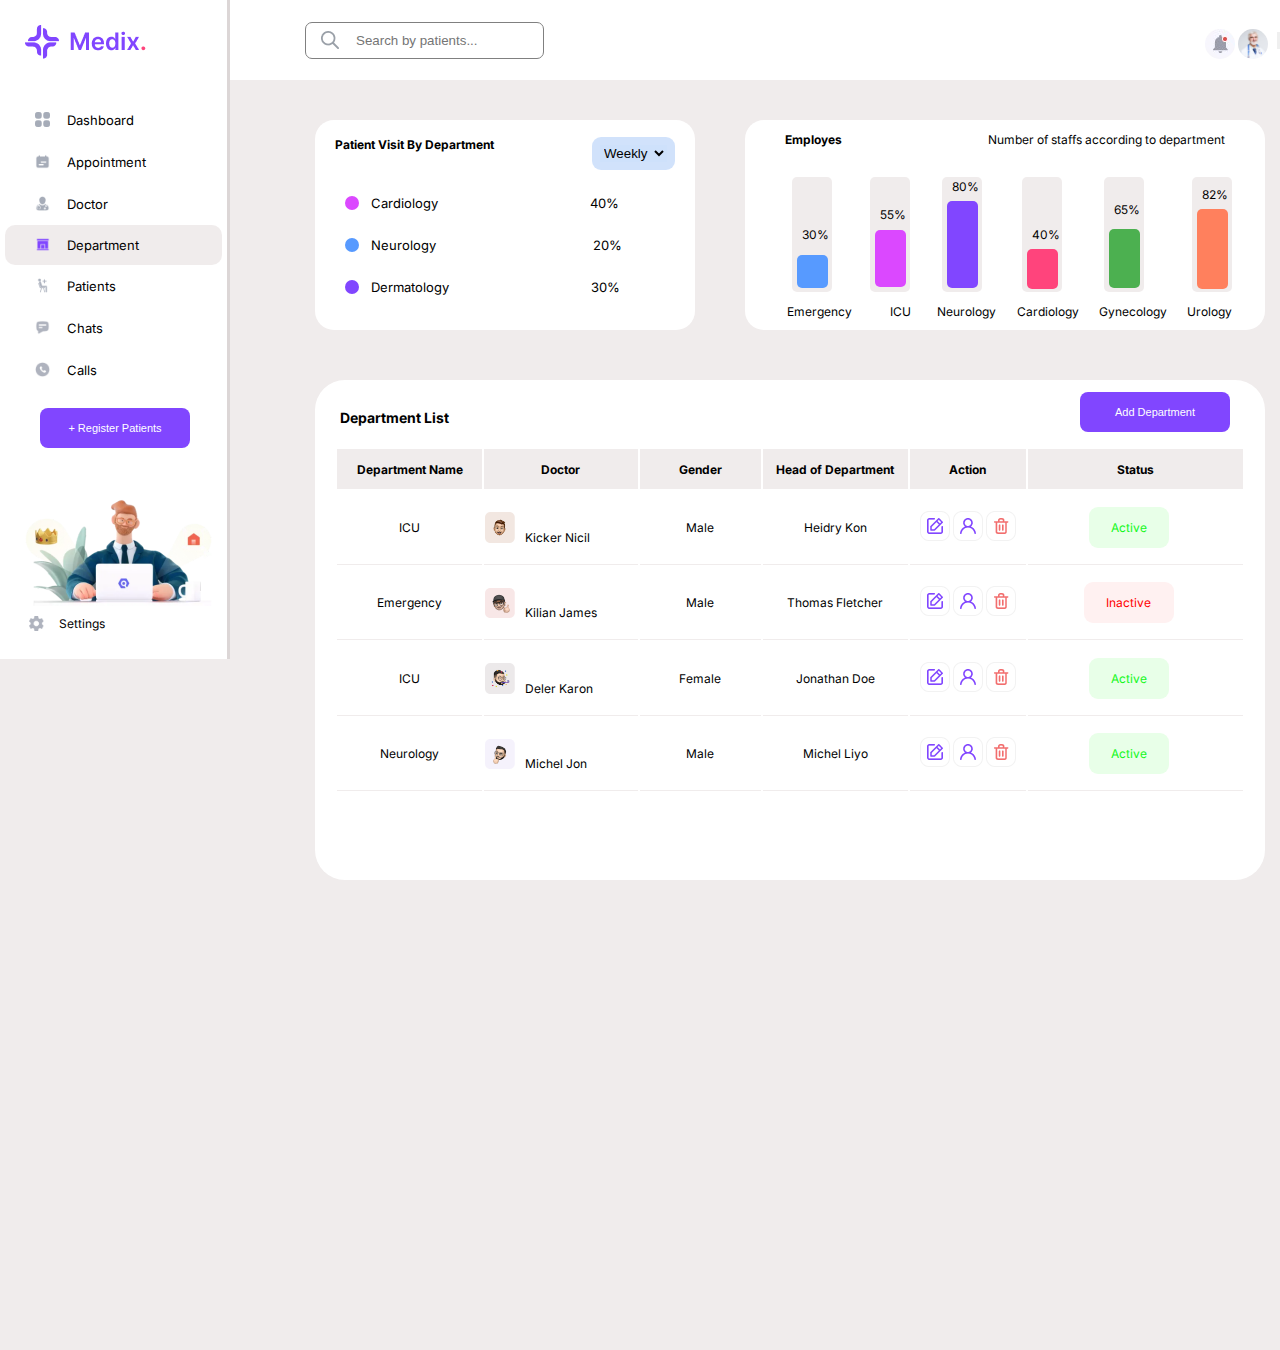
==== commit 1727baea: "change some code" ====
--- a/index.html
+++ b/index.html
@@ -2,7 +2,7 @@
 <html lang="en">
 <head>
     <meta charset="UTF-8">
-    <meta name="viewport" content="width=device-width, initial-scale=1.0 maximum-scale=1, user-scalable=no">
+    <meta name="viewport" content="width=device-width, maximum-scale=1, user-scalable=no">
     <link rel="stylesheet" href="style.css">
     <title>Capstone</title>
 </head>
@@ -91,14 +91,14 @@
                                 <p class="swift0">30%</p>
                                 <p class="colo0"></p>
                             </div>
-                            <p class="moveLeft">Emergency</p>
+                            <p class="moveLeft">Emergency &nbsp &nbsp &nbsp</p>
                         </div>
                         <div class="bords">
                             <div class="bord1">
                                 <p class="swift1">55%</p>
                                 <p class="colo1"></p>
                             </div>
-                            <p class="moveLeft">&nbsp ICU</p>
+                            <p class="moveLeft">ICU &nbsp</p>
                         </div>
                         <div class="bords">
                             <div class="bord">
@@ -141,7 +141,7 @@
                         <button type="button">Add Department</button>
                     </div>
                     <table>
-                        <tr class="thead">
+                        <tr class="thead1">
                             <th>Department Name</th>
                             <th>Doctor</th>
                             <th>Gender</th>
--- a/style.css
+++ b/style.css
@@ -16,14 +16,14 @@
     display: grid;
     grid-template-columns: auto 1fr;
     grid-template-rows: auto 1fr auto;
-    gap: 20px;
+    gap: 5px;
 }
 .nav{
     background-color: white;
     grid-column: 2 / span 2;
     margin-left: -30px;
     position: fixed;
-    z-index: 3;
+    z-index: 1;
     width: 1160px;
     margin-left: 220px;
 }
@@ -79,9 +79,9 @@
     grid-row: 1 / span 3;
     padding: 25px;
     width: 230px;
-    border-right: 1px solid rgba(238, 233, 233, 0.854);
+    border-right: 3px solid rgba(214, 207, 207, 0.854);
     position: fixed;
-    z-index: 3;
+    z-index: 1;
 }
 .menu li{
     cursor: pointer;
@@ -90,7 +90,7 @@
     width: 15px;
 }
 .flex{
-    margin-left: 30px;
+    margin-left: 15px;
 }
 .logo{
     margin-bottom: 25px;
@@ -129,15 +129,19 @@
 .human{
     width: 187px;
     height: 126px;
+    margin-top: 17px;
 }
 .set{
     width: 91.46px;
     height: 20px;
     display: flex;
     align-items: center;
-    margin-top: 10px;
-    margin-left: 25px;
+    margin-top: 5px;
+    margin-left: 4px;
     cursor: pointer;
+}
+.set img{
+    width: 15px;
 }
 .main{
     background-color: white;
@@ -227,7 +231,7 @@
     width: 100%;
 }
 .bords .moveLeft{
-    margin-left: -10px;
+    margin-left: -5px;
 }
 .bord{
     position: relative;
@@ -363,12 +367,19 @@
     display: flex;
     align-items: center;
     gap: 10px;
-    margin-top: 22px;
+    margin-top: 20px;
+    border-bottom: 1px solid rgba(238, 233, 233, 0.854);
+}
+.dip img{
+    margin-bottom: 20px;
+    width: 30px;
 }
 .btn{
     display: flex;
     justify-content: space-between;
     align-items: center;
+    margin-left: 5px;
+    font-size: 14px;
 }
 .showPage{
     display: none;
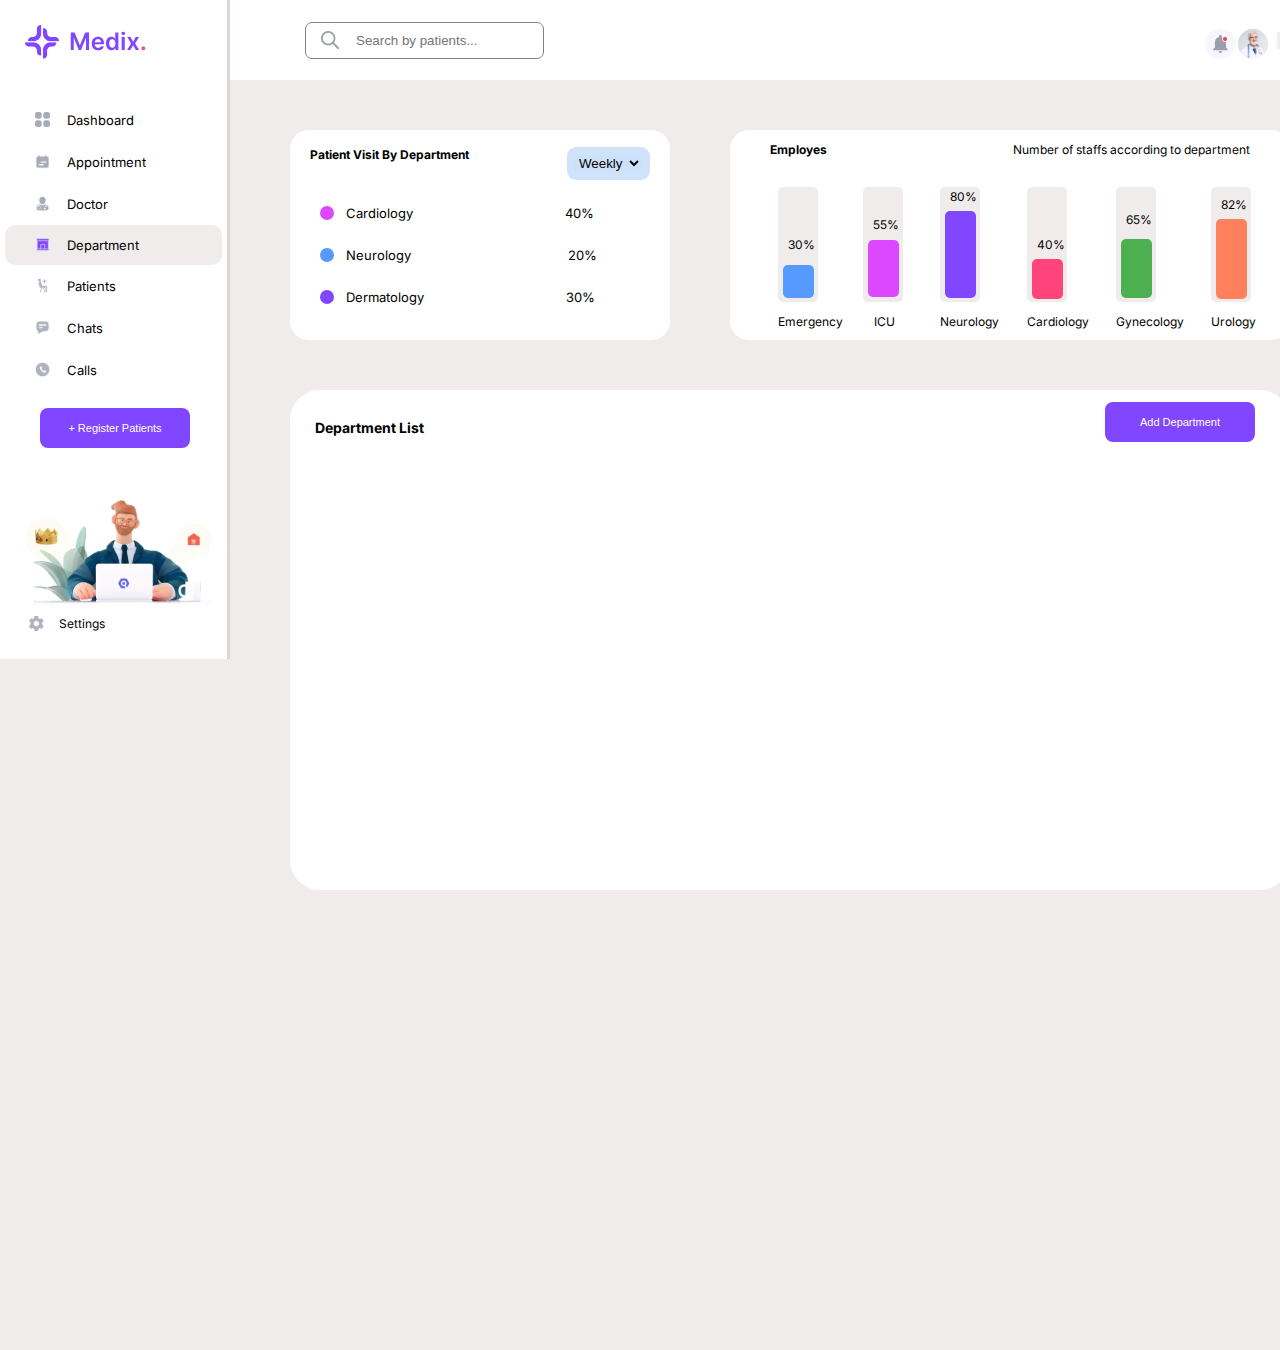
==== commit fc34815a: "Added some code" ====
--- a/index.html
+++ b/index.html
@@ -27,7 +27,7 @@
             </nav>
         </div>
         <div class="menu">
-            <a href="register.html"><img src="images/logo.png" class="logo" alt="logo"></a>
+            <img src="images/logo.png" class="logo" alt="logo">
             <ul>
                 <li>
                     <img src="images/dash.png" alt="dashboard">
@@ -91,21 +91,21 @@
                                 <p class="swift0">30%</p>
                                 <p class="colo0"></p>
                             </div>
-                            <p class="moveLeft">Emergency &nbsp &nbsp &nbsp</p>
+                            <p>Emergency &nbsp &nbsp &nbsp</p>
                         </div>
                         <div class="bords">
                             <div class="bord1">
                                 <p class="swift1">55%</p>
                                 <p class="colo1"></p>
                             </div>
-                            <p class="moveLeft">ICU &nbsp</p>
+                            <p class="moveLeft">&nbsp ICU &nbsp &nbsp &nbsp</p>
                         </div>
                         <div class="bords">
                             <div class="bord">
                                 <p class="swift2">80%</p>
                                 <p class="colo2"></p>
                             </div>
-                            <p class="moveLeft">Neurology</p>
+                            <p>Neurology</p>
                         </div>
                         <div class="bords">
                             <div class="bord">
@@ -114,7 +114,7 @@
                             </div>
                             <div>
 
-                                <p class="moveLeft">Cardiology</p>
+                                <p>Cardiology</p>
                             </div>
                         </div>
                         <div class="bords">
@@ -122,14 +122,14 @@
                                 <p class="swift4">65%</p>
                                 <p class="colo4"></p>
                             </div>
-                            <p class="moveLeft">Gynecology</p>
+                            <p>Gynecology</p>
                         </div>
                         <div class="bords">
                             <div class="bord">
                                 <p class="swift5">82%</p>
                                 <p class="colo5"></p>
                             </div>
-                            <p class="moveLeft">Urology</p>
+                            <p>Urology</p>
                         </div>
                     </div>
                 </div>
@@ -140,64 +140,9 @@
                         <p><b>Department List</b></p>
                         <button type="button">Add Department</button>
                     </div>
-                    <table>
-                        <tr class="thead1">
-                            <th>Department Name</th>
-                            <th>Doctor</th>
-                            <th>Gender</th>
-                            <th>Head of Department</th>
-                            <th>Action</th>
-                            <th>Status</th>
-                        </tr>
-                        <tr>
-                            <td>ICU</td>
-                            <td class="dip"><img src="images/nicil.png" alt="A guy"> Kicker Nicil</td>
-                            <td>Male</td>
-                            <td>Heidry Kon</td>
-                            <td>
-                                <img src="images/pen.png" alt="edit">
-                                <img src="images/icon.png" alt="icon">
-                                <img src="images/delect.png" alt="delect">
-                            </td>
-                            <td><p>Active</p></td>
-                        </tr>
-                        <tr>
-                            <td>Emergency</td>
-                            <td class="dip"><img src="images/james.png" alt="A guy"> Kilian James</td>
-                            <td>Male</td>
-                            <td>Thomas Fletcher</td>
-                            <td>
-                                <img src="images/pen.png" alt="edit">
-                                <img src="images/icon.png" alt="icon">
-                                <img src="images/delect.png" alt="delect">
-                            </td>
-                            <td><p class="inactive">Inactive</p></td>
-                        </tr>
-                        <tr>
-                            <td>ICU</td>
-                            <td class="dip"><img src="images/deler.png" alt="A guy"> Deler Karon</td>
-                            <td>Female</td>
-                            <td>Jonathan Doe</td>
-                            <td>
-                                <img src="images/pen.png" alt="edit">
-                                <img src="images/icon.png" alt="icon">
-                                <img src="images/delect.png" alt="delect">
-                            </td>
-                            <td><p>Active</p></td>
-                        </tr>
-                        <tr>
-                            <td>Neurology</td>
-                            <td class="dip"><img src="images/jon.png" alt="A guy"> Michel Jon</td>
-                            <td>Male</td>
-                            <td>Michel Liyo</td>
-                            <td>
-                                <img src="images/pen.png" alt="edit">
-                                <img src="images/icon.png" alt="icon">
-                                <img src="images/delect.png" alt="delect">
-                            </td>
-                            <td><p>Active</p></td>
-                        </tr>
-                    </table>
+                    <div class="table-container">
+
+                    </div>
                 </div>
             </div>
         </div>
@@ -210,7 +155,10 @@
                     <img src="images/alarm.jpg" class="img1" alt="Notification">
                     <img src="images/Doctor.png" class="img2" alt="image of doctor">
                 </div>
-                <h3>Deko <img src="images/Vector.png" alt="drop down"></h3>
+                <select>
+                    <option value="deko">Deko<img src="images/Vector.png" alt="drop down"></option>
+                    <option value="divine">Divine</option>
+                </select>
             </div>
         </nav>
 
@@ -264,5 +212,7 @@
             <p class="active">Active</p>
         </div>
     </div>
+
+    <script src="script.js"></script>
 </body>
 </html>--- a/style.css
+++ b/style.css
@@ -16,7 +16,6 @@
     display: grid;
     grid-template-columns: auto 1fr;
     grid-template-rows: auto 1fr auto;
-    gap: 5px;
 }
 .nav{
     background-color: white;
@@ -149,8 +148,7 @@
     padding: 5px 20px;
     width: 380px;
     height: 210px;
-    margin-left: 65px;
-    margin-right: 20px;
+    margin-left: 40px;
     border-radius: 19px;
 }
 .float{
@@ -202,6 +200,7 @@
     width: 100%;
     align-items: center;
     margin-left: 250px;
+    margin-top: 10px;
 }
 .all{
     position: absolute;
@@ -211,9 +210,9 @@
 .main2{
     background-color: white;
     grid-column: 3;
-    width: 520px;
+    width: 560px;
     height: 210px;
-    margin-left: 30px;
+    margin-left: 60px;
     padding: 0 40px;
     border-radius: 19px;
     padding-left: -20px;
@@ -230,8 +229,8 @@
     gap: 25px;
     width: 100%;
 }
-.bords .moveLeft{
-    margin-left: -5px;
+.moveLeft{
+    margin-left: -20px;
 }
 .bord{
     position: relative;
@@ -331,28 +330,33 @@
 .table{
     background-color: white;
     grid-column: 2 / span 2;
-    width: 950px;
+    width: 1000px;
     height: 500px;
-    margin-left: 315px;
+    margin-left: 290px;
     margin-top: 50px;
     padding: 7px 20px;
     border-radius: 30px;
     display: block;
 }
+table{
+    border-collapse: collapse;
+}
 td{
     border-bottom: 1px solid rgba(238, 233, 233, 0.854);
     text-align: center;
 }
 td p{
-    background-color: rgb(232, 255, 232);
+    background-color: rgb(242, 249, 242);
     color: rgb(18, 247, 26);
     width: 80px;
     padding: 13px;
     border-radius: 9px;
     margin-left: 60px;
 }
+.thead{
+    background-color: rgba(238, 233, 233, 0.854);
+}
 th{
-    background-color: rgba(238, 233, 233, 0.854);
     width: 1050px;
     height: 40px;
 }
@@ -431,8 +435,8 @@
         padding: 10px;
         border-radius: 8px;
     }
-    h3{
-        margin: 45px;
+    h3, select{
+        margin: 40px;
     }
     .name{
         display: flex;
@@ -443,6 +447,7 @@
         width: 495px;
         height: 95px;
         padding: 30px;
+        border-radius: 20px;
     }
     .nic{
         display: flex;
@@ -457,7 +462,7 @@
         display: block;
     }
     .active{
-        background-color: rgb(232, 255, 232);
+        background-color: rgb(242, 251, 242);
         color: rgb(18, 247, 26);
         width: 80px;
         padding: 13px;
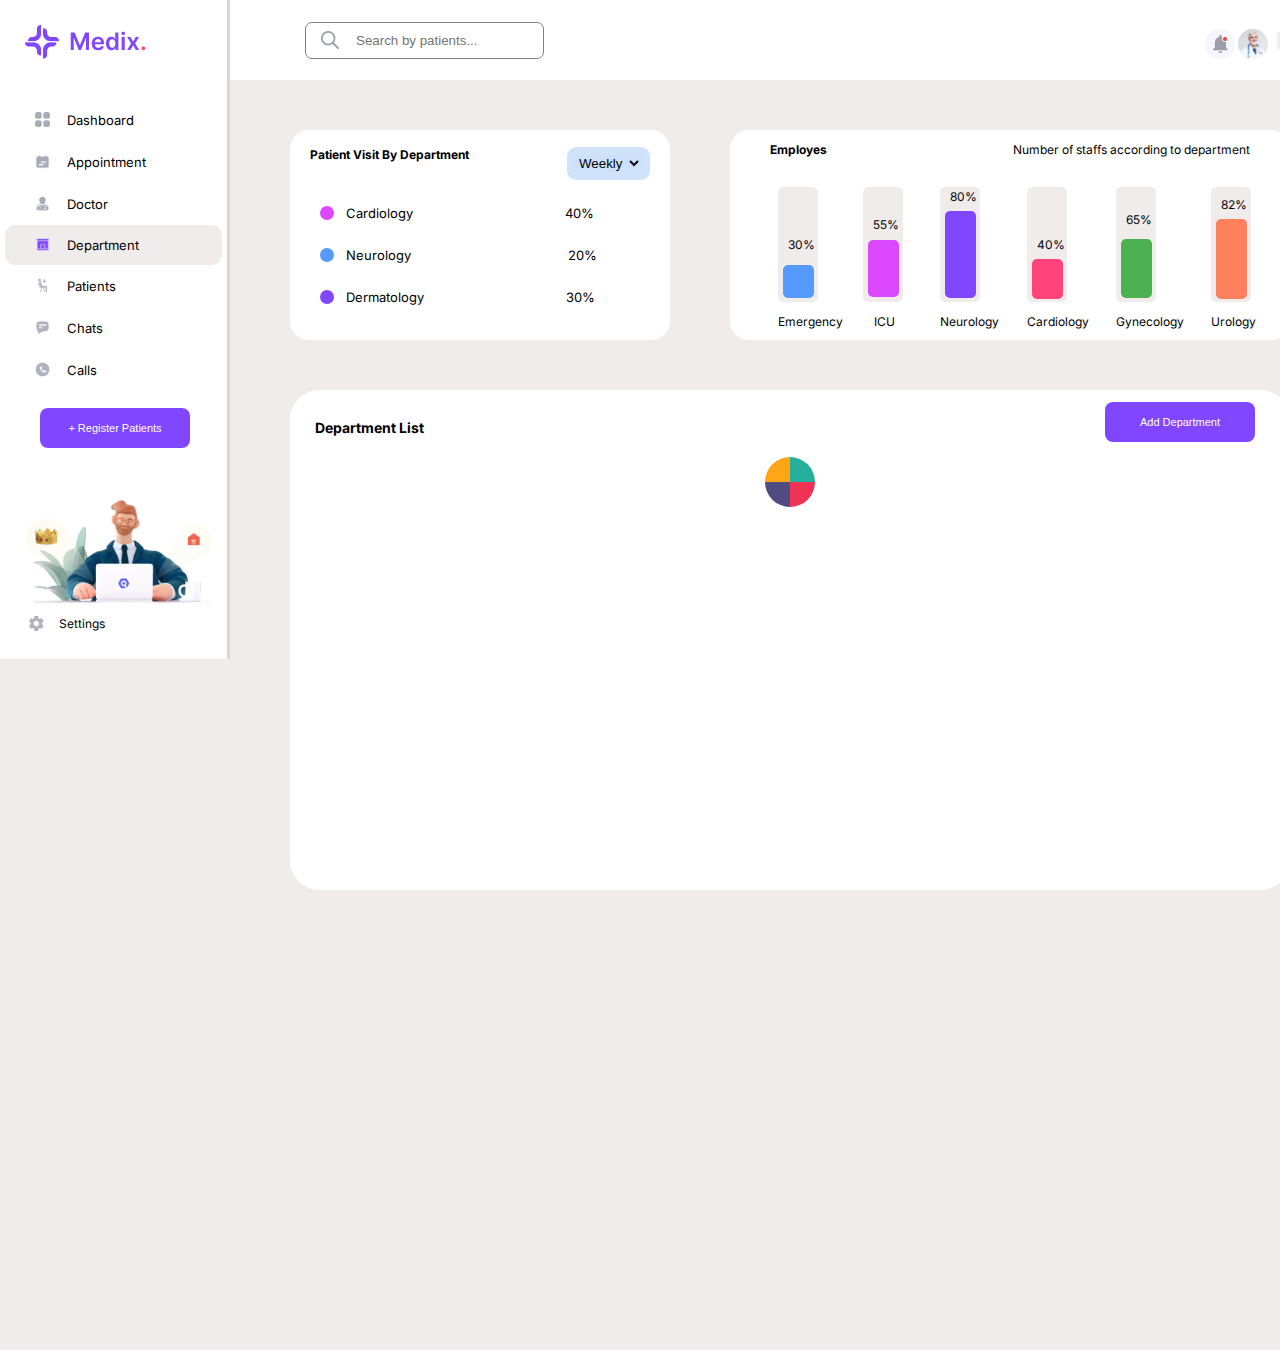
==== commit 9260e261: "Made some change in javascript" ====
--- a/index.html
+++ b/index.html
@@ -138,11 +138,13 @@
                 <div class="table">
                     <div class="btn">
                         <p><b>Department List</b></p>
-                        <button type="button">Add Department</button>
-                    </div>
+                        <button type="button" id="addRowButton">Add Department</button>
+                    </div>
+                    <div class="loader"></div>
                     <div class="table-container">
 
                     </div>
+                    <div class="loader" id="spinner"></div>
                 </div>
             </div>
         </div>
--- a/style.css
+++ b/style.css
@@ -388,6 +388,36 @@
 .showPage{
     display: none;
 }
+td img{
+    cursor: pointer;
+}
+.loader {
+    width: 50px;
+    margin: 0 auto;
+    aspect-ratio: 1;
+    display: grid;
+    border-radius: 50%;
+    background: conic-gradient(#25b09b 25%,#f03355 0 50%,#514b82 0 75%,#ffa516 0);
+    animation: l22 2s infinite linear;
+}
+.loader::before,
+.loader::after {
+    content: "";
+    grid-area: 1/1;
+    margin: 15%;
+    border-radius: 50%;
+    background: inherit;
+    animation: inherit;
+}
+.loader::after {
+    margin: 25%;
+    animation-duration: 3s;
+}
+@keyframes l22 {
+    100% {transform: rotate(1turn)}
+}
+
+
 
 @media screen and (max-width: 600px) {
     .showPage{
